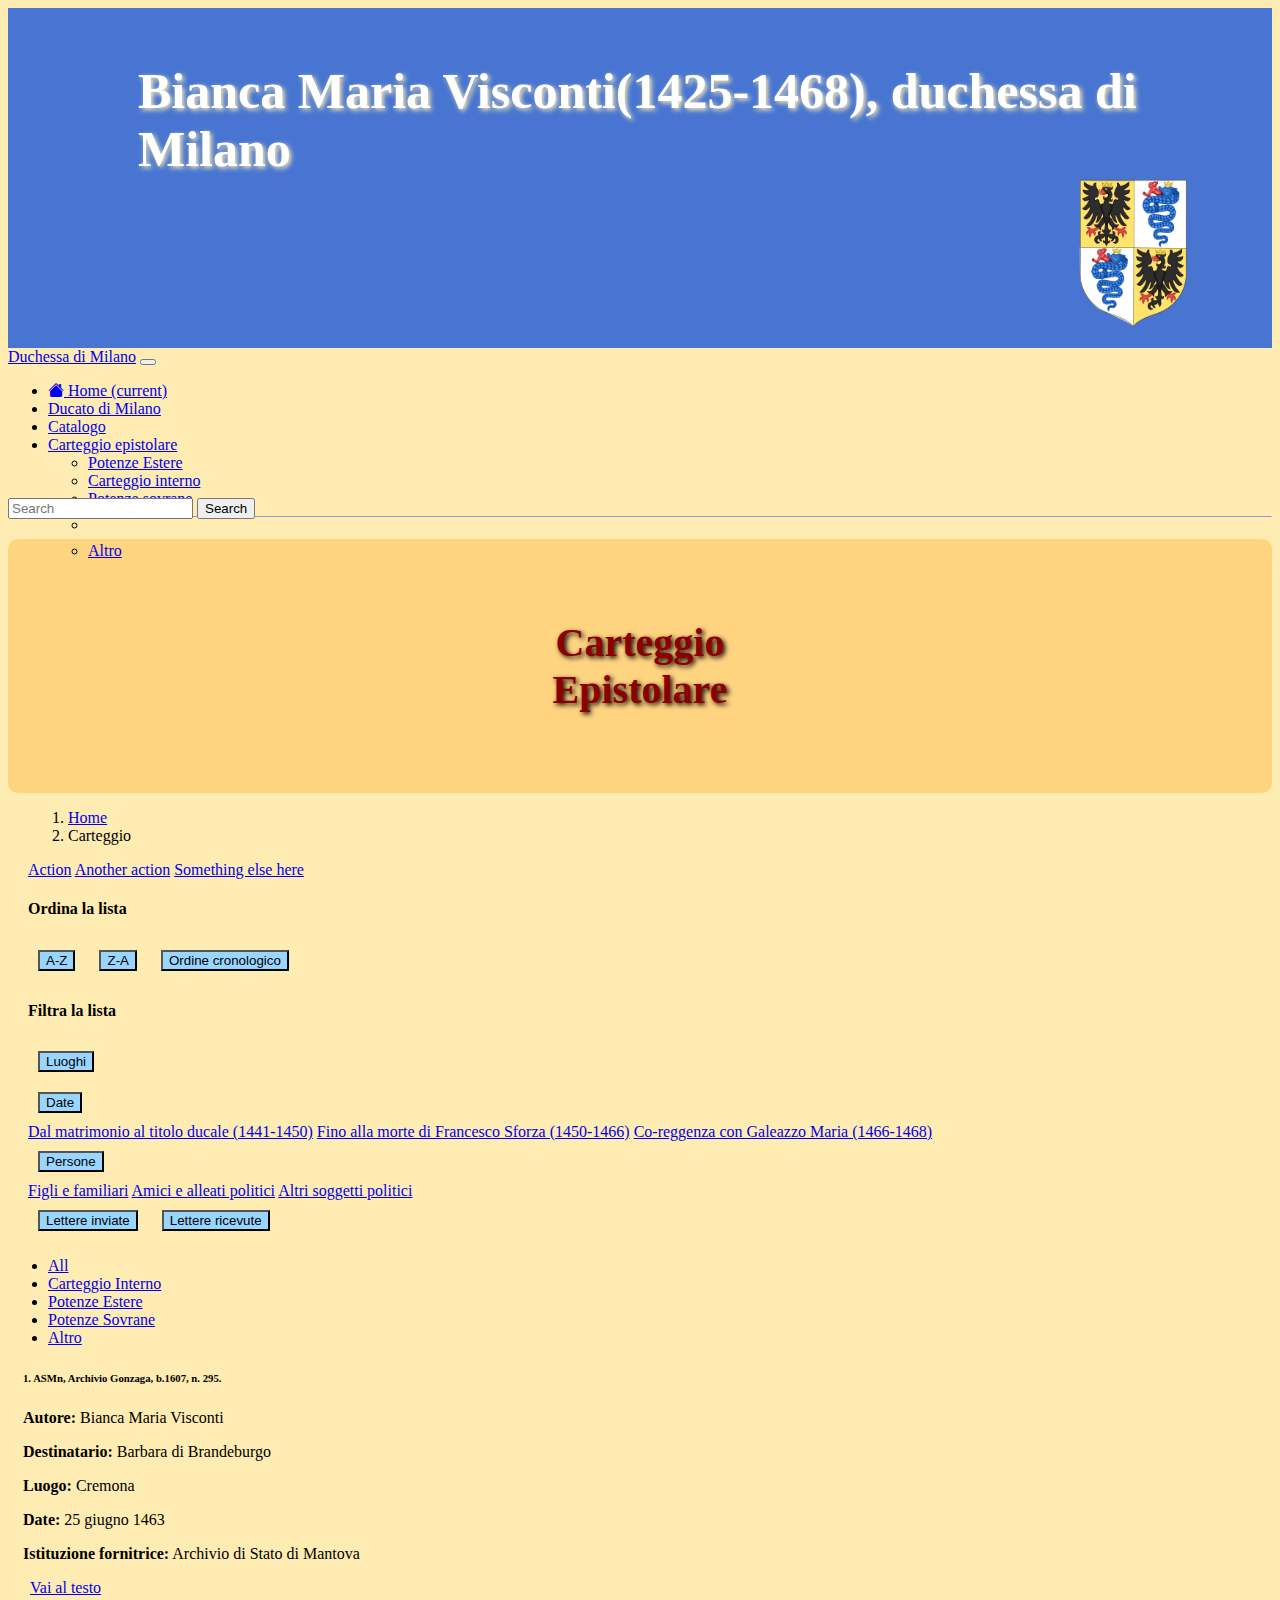
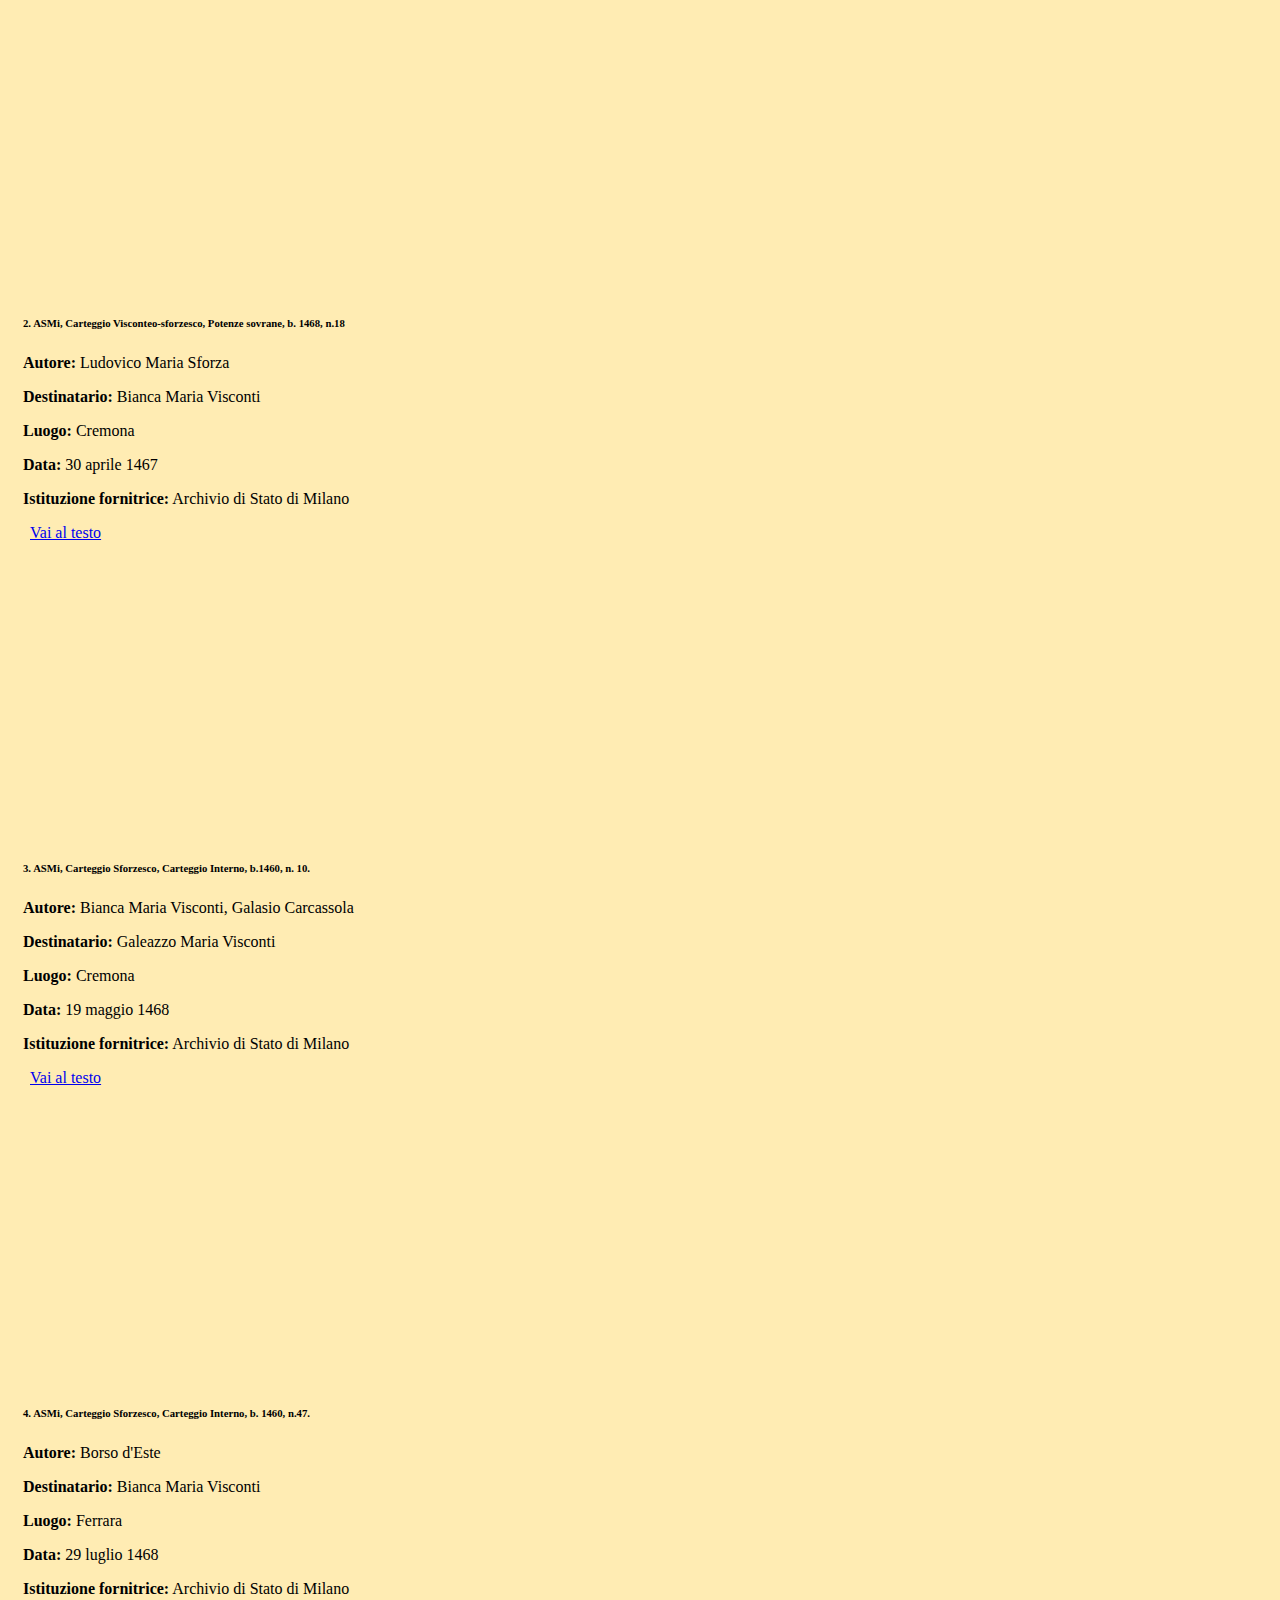
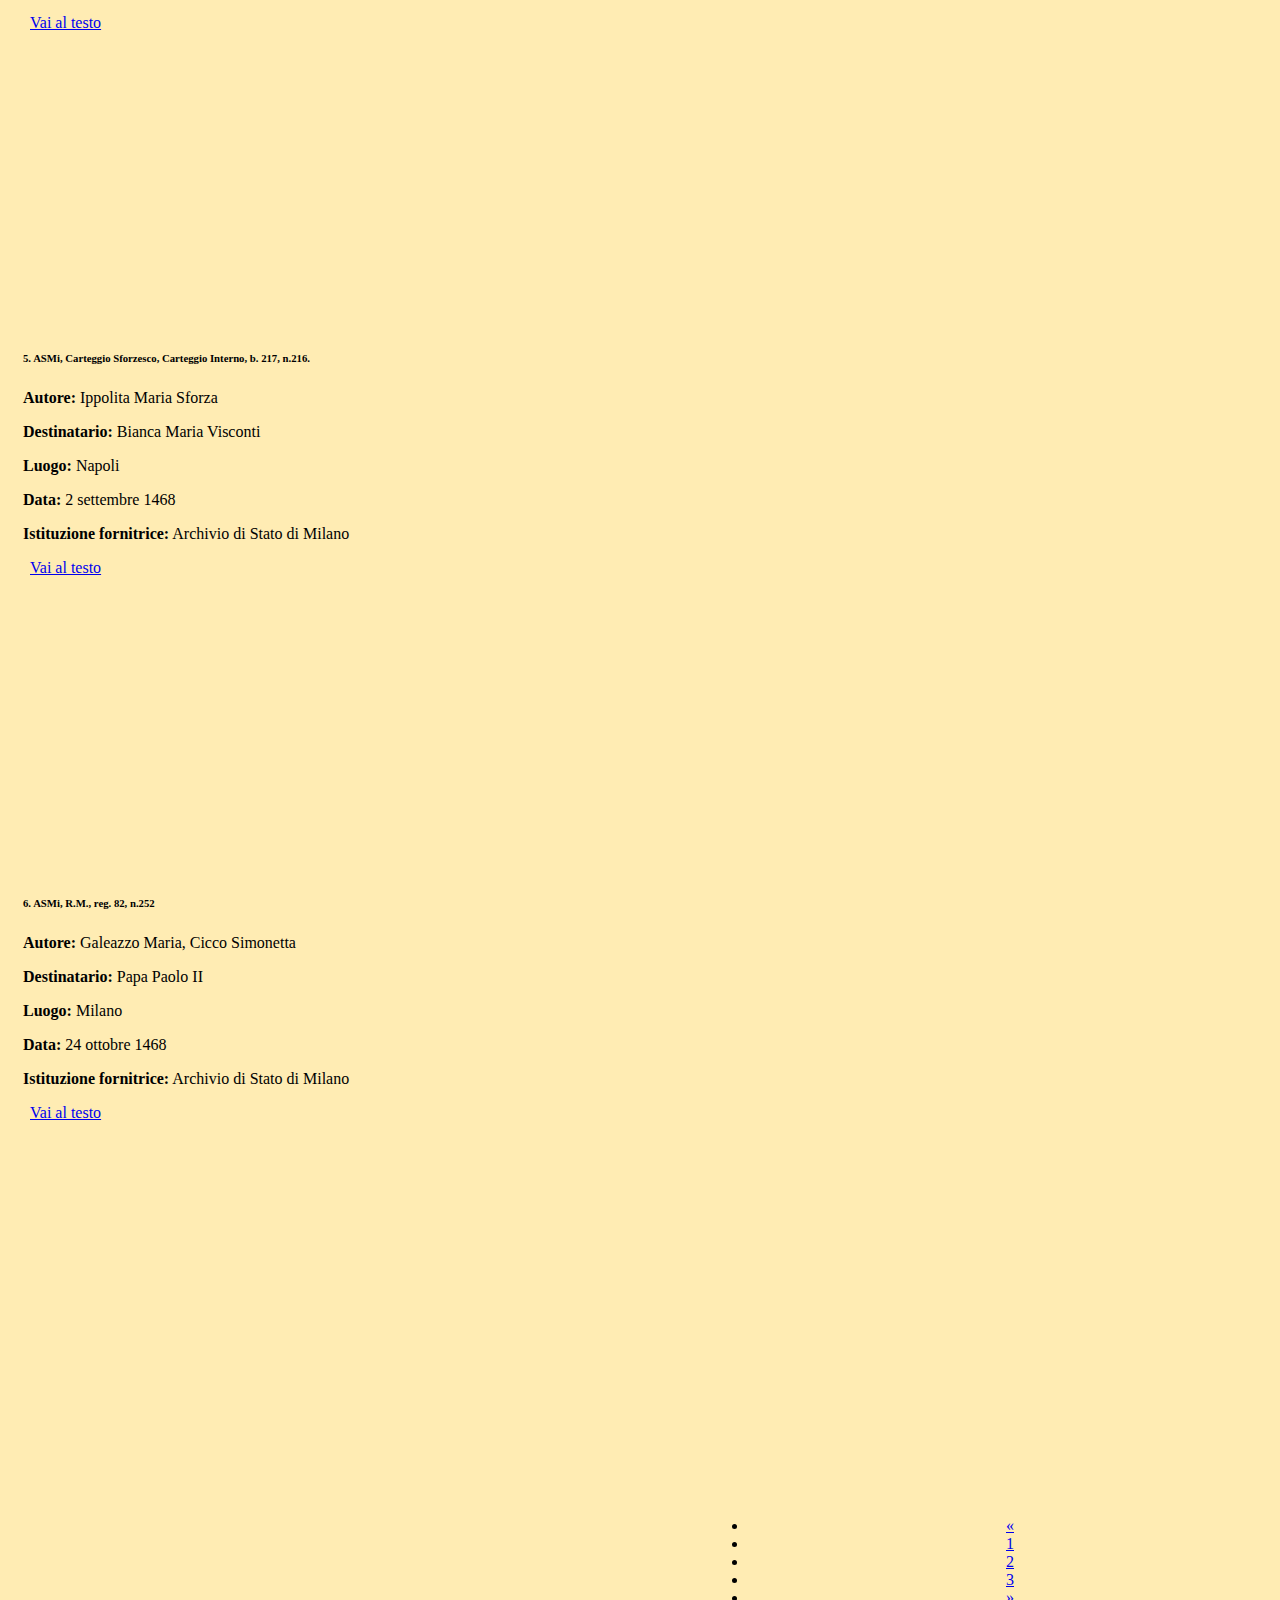
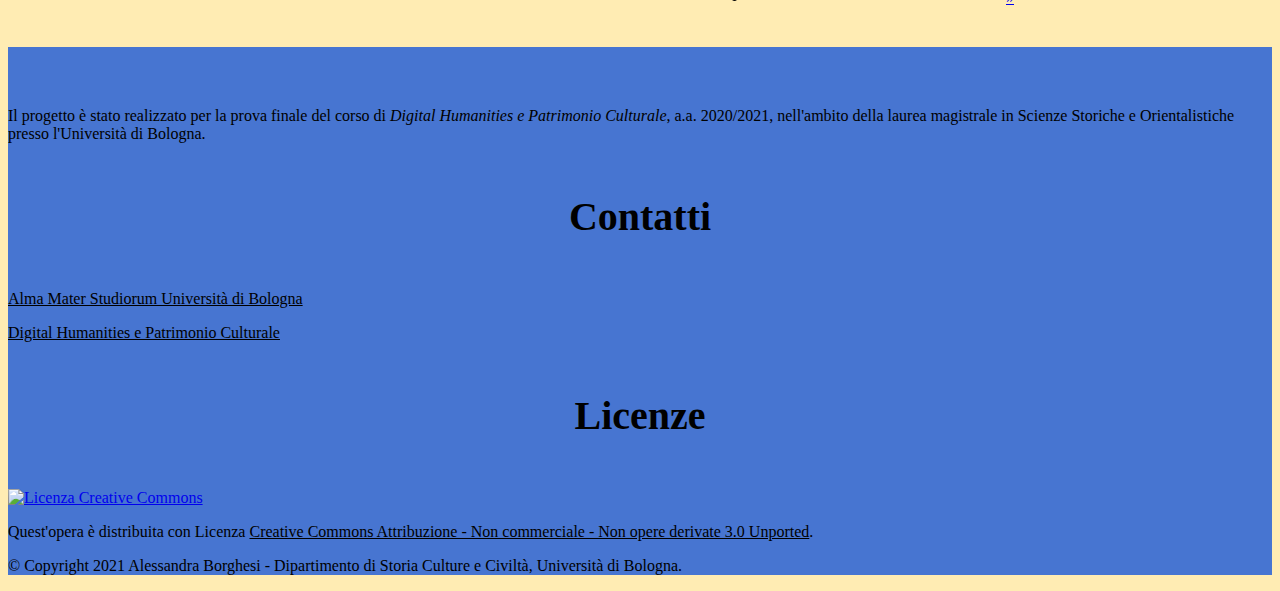
==== carteggio.html @ 2f2ceede "upload file my repository" ====
<!DOCTYPE html>
<html lang="it">
<head>
	<title>Bianca Maria Visconti</title>
		<!--Collegamento CSS Bootstrap-->
	<link rel="stylesheet" href="https://cdn.jsdelivr.net/npm/bootstrap@4.6.0/dist/css/bootstrap.min.css" integrity="sha384-B0vP5xmATw1+K9KRQjQERJvTumQW0nPEzvF6L/Z6nronJ3oUOFUFpCjEUQouq2+l" crossorigin="anonymous">
	<!--Collegamento foglio di stile-->
	<link rel="stylesheet" href="stile.css">
	<link rel="stylesheet" href="https://cdn.jsdelivr.net/npm/bootstrap-icons@1.5.0/font/bootstrap-icons.css">
	<!--Inserire i METADATI-->
	<meta charset="UTF-8"/> <!--dichiaro il set di caratteri-->
	<meta http-equiv="refresh" content="30"> <!--per il refresh ogni 30 secondi-->
	<meta name="viewport" content="width=device-width, initial-scale=1.0"> <!--visualizzazione si adatta al device-->
</head>

<body>

	<header> <!--Inerire il titolo e lo stemma sforza-->
		<div class="container-fluid">
		<h1>Bianca Maria Visconti(1425-1468), duchessa di Milano<img src="immagini/sforza.jpg" alt="Stemma della famiglia Sforza, deriva dalle casate Attendolo e Visconti" id="stemma"/></h1>
	</div>
		
	</header>

<!--Navbar presa da Bootstrap-->
		<nav class="navbar navbar-expand-lg navbar-light bg-light" id="navbar1">
		  <a class="navbar-brand" href="#">Duchessa di Milano</a>
		  <button class="navbar-toggler" type="button" data-toggle="collapse" data-target="#navbarScroll" aria-controls="navbarScroll" aria-expanded="false" aria-label="Toggle navigation">
		    <span class="navbar-toggler-icon"></span>
		  </button>
		  <div class="collapse navbar-collapse" id="navbarScroll">
		    <ul class="navbar-nav mr-auto my-2 my-lg-0 navbar-nav-scroll" style="max-height: 100px;">
		      <li class="nav-item active">
		        <a class="nav-link" href="index.html"><i class="bi bi-house-fill"></i> Home <span class="sr-only">(current)</span></a>
		      </li>
		      <li class="nav-item">
		        <a class="nav-link" href="#">Ducato di Milano</a>
		      </li>
		       <li class="nav-item">
		        <a class="nav-link" href="#" tabindex="-1" aria-disabled="true">Catalogo</a>
		      </li>
		      <li class="nav-item dropdown">
		        <a class="nav-link dropdown-toggle" href="#" id="navbarScrollingDropdown" role="button" data-toggle="dropdown" aria-expanded="false">Carteggio epistolare</a>
		        <ul class="dropdown-menu" aria-labelledby="navbarScrollingDropdown">
		          <li><a class="dropdown-item" href="#">Potenze Estere</a></li>
		          <li><a class="dropdown-item" href="#">Carteggio interno</a></li>
		          <li><a class="dropdown-item" href="#">Potenze sovrane</a></li>
		          <li><hr class="dropdown-divider"></li>
		          <li><a class="dropdown-item" href="#">Altro</a></li>
		        </ul>
		      </li>
		    </ul>
		    <form class="d-flex">
		      <input class="form-control mr-2" type="search" placeholder="Search" aria-label="Search">
		      <button class="btn btn-outline-success" type="submit">Search</button>
		    </form>
		  </div>
		</nav>	

<!--inserisco titolo del catalogo-->
		<div class="container-fluid">
			<div class="row">
				<div class="col-md-12" id="titolocatalogo">
					<h3>Carteggio Epistolare</h3>
				</div>
			</div>
		</div>

		
 
 		<div class="container-fluid"> <!--si chiude a 309-->
			<div class="row"><!--si chiude a 307-->

				<div class="col-md-3"><!-- in questa colonna ci sono semplici div con dei bottoni. Non sono righe di tabelle-->
						<div id="latosx">
						 		<nav aria-label="breadcrumb" id="breadcrumb">
							  <ol class="breadcrumb">
							    <li class="breadcrumb-item"><a href="#">Home</a></li>
							    <li class="breadcrumb-item active" aria-current="page">Carteggio</li>
							  </ol>
							</nav>
								<div class="dropdown"> 
							  		<div class="dropdown-menu" aria-labelledby="dropdownMenuButton">
							    	<a class="dropdown-item" href="#">Action</a>
							    	<a class="dropdown-item" href="#">Another action</a>
							   		<a class="dropdown-item" href="#">Something else here</a>
							  		</div>
								</div>
					      
					      	<div>
					      		<h4>Ordina la lista</h4>
					      		<button type="button" class="btn btn-outline-dark bottoni">A-Z</button>
					      		<button type="button" class="btn btn-outline-dark bottoni">Z-A</button>
					      		<button type="button" class="btn btn-outline-dark bottoni">Ordine cronologico</button>
					     	</div>

					     	<div>
					      		<h4>Filtra la lista</h4>
					      		
					      		
					      		<button type="button" class="btn btn-outline-dark bottoni">Luoghi</button>
								
								<div class="dropdown " id="btndrop">
								  <button class="btn btn-secondary dropdown-toggle bottoni" type="button" id="dropdownMenuButton" data-toggle="dropdown" aria-haspopup="true" aria-expanded="false">
								    Date
								  </button>
								  <div class="dropdown-menu" aria-labelledby="dropdownMenuButton">
								    <a class="dropdown-item" href="#">Dal matrimonio al titolo ducale (1441-1450)</a>
								    <a class="dropdown-item" href="#">Fino alla morte di Francesco Sforza (1450-1466)</a>
								    <a class="dropdown-item" href="#">Co-reggenza con Galeazzo Maria (1466-1468)</a>
								    
								  </div>
								</div>

								

							    	 <div class="dropdown " id="btndrop">
										  <button class="btn btn-secondary dropdown-toggle bottoni" type="button" id="dropdownMenuButton" data-toggle="dropdown" aria-haspopup="true" aria-expanded="false">
										    Persone
										  </button>
										  <div class="dropdown-menu" aria-labelledby="dropdownMenuButton">
										    <a class="dropdown-item" href="#">Figli e familiari</a>
										    <a class="dropdown-item" href="#">Amici e alleati politici</a>
										    <a class="dropdown-item" href="#">Altri soggetti politici</a>
										  </div>
									</div>
								<button type="button" class="btn btn-outline-dark bottoni">Lettere inviate</button>
								<button type="button" class="btn btn-outline-dark bottoni">Lettere ricevute</button>
					    	 
							</div><!-- in questa colonna ci sono semplici div con dei bottoni. Non sono righe di tabelle-->
					</div>
			  	</div> 
 
 				<div class="col-md-9" ><!-- qui la TAB e le card -->
 					
					<ul class="nav nav-tabs" id="tab">
						  <li class="nav-item">
						    <a class="nav-link active" href="#" id="All-tab">All</a>
						  </li>
						  <li class="nav-item">
						    <a class="nav-link" href="#">Carteggio Interno</a>
						  </li>
						  <li class="nav-item">
						    <a class="nav-link" href="#">Potenze Estere</a>
						  </li>
						 
						   <li class="nav-item">
						    <a class="nav-link" href="#">Potenze Sovrane</a>
						  </li>
						   <li class="nav-item">
						    <a class="nav-link" href="#">Altro</a>
						  </li>
						</ul>

						<!-- inserisco 3 card con immagine -->
					    <div class="row">
					    	<div class="col-md-4">
								<div class="card card5">
									
								  <div class="card-body">
								    <h6 class="card-title">1. ASMn, Archivio Gonzaga, b.1607, n. 295.</h6>
								    <p class="card-text">
								    	<p><b>Autore:</b> Bianca Maria Visconti </p>
								    	<p><b>Destinatario:</b> Barbara di Brandeburgo</p>
								    	<p><b>Luogo:</b> Cremona</p>
								   		<p><b>Date:</b> 25 giugno 1463</p>
								   		<p><b>Istituzione fornitrice:</b> Archivio di Stato di Mantova</p>
									</p>
								    
								    <a href="#" class="btn btn-primary btnmeta">Vai al testo</a>
								 </div>
								</div>
							</div>
							

							<div class="col-md-4">
								<div class="card card5">
								  
								  <div class="card-body">
								    <h6 class="card-title">2. ASMi, Carteggio Visconteo-sforzesco, Potenze sovrane, b. 1468, n.18</h6>
								    <p class="card-text">
								
								    	<p><b>Autore:</b> Ludovico Maria Sforza</p>
								    	<p><b>Destinatario:</b> Bianca Maria Visconti</p>
								    	<p><b>Luogo:</b> Cremona</p>
								    	<p><b>Data:</b> 30 aprile 1467</p>
								    	<p><b>Istituzione fornitrice:</b> Archivio di Stato di Milano</p>
								    	
								    </p>
								    
								    <a href="item.html" class="btn btn-primary btnmeta">Vai al testo</a>

								  </div>
								</div>
							</div>	

							<div class="col-md-4" >
								<div class="card card5">
								  <div class="card-body">
								    <h6 class="card-title">3. ASMi, Carteggio Sforzesco, Carteggio Interno, b.1460, n. 10.</h6>
								    <p class="card-text">
								    	<p><b>Autore:</b> Bianca Maria Visconti, Galasio Carcassola </p>
								    	<p><b>Destinatario:</b> Galeazzo Maria Visconti</p>
								    	<p><b>Luogo:</b> Cremona</p>
								    	<p><b>Data:</b> 19 maggio 1468</p>
								    	<p><b>Istituzione fornitrice:</b> Archivio di Stato di Milano </p>	
								    </p>
								    
								     <a href="#" class="btn btn-primary btnmeta">Vai al testo</a>
								  </div>
								</div>
							</div>	

						</div> 
					
			
						
                       	<div class="row">


                    		<div class="col-md-4">
                    			
								<div class="card card5">
									<div class="container">
										
									<div class="card-body">
									    <h6 class="card-title">4. ASMi, Carteggio Sforzesco, Carteggio Interno, b. 1460, n.47.</h6>
									    <p class="card-text">
									    	<p><b>Autore:</b> Borso d'Este</p>
									    	<p><b>Destinatario:</b> Bianca Maria Visconti</p>
									    	<p><b>Luogo:</b> Ferrara</p>
									    	<p><b>Data:</b> 29 luglio 1468</p>
									    	<p><b>Istituzione fornitrice:</b> Archivio di Stato di Milano</p>
									    </p>
									    
									     <a href="#" class="btn btn-primary btnmeta">Vai al testo</a>
									 </div>
									
									</div>
								</div>
							</div>


							<div class="col-md-4">
								
								<div class="card card5">
									
									<div class="container">
										 
									<div class="card-body">
									    <h6 class="card-title">5. ASMi, Carteggio Sforzesco, Carteggio Interno, b. 217, n.216.</h6>
									    <p class="card-text">
									    	<p><b>Autore:</b> Ippolita Maria Sforza</p>
									    	<p><b>Destinatario:</b> Bianca Maria Visconti</p>
									    	<p><b>Luogo:</b> Napoli</p>
									    	<p><b>Data:</b> 2 settembre 1468</p>
									    	<p><b>Istituzione fornitrice:</b> Archivio di Stato di Milano</p>
									    </p>
									    
									     <a href="#" class="btn btn-primary btnmeta">Vai al testo</a>
									 </div>
							 	
							   		</div>
								</div>
							</div>

							<div class="col-md-4">
							
								<div class="card card5">
									
									<div class="container">
										
									<div class="card-body">
									    <h6 class="card-title">6. ASMi, R.M., reg. 82, n.252 </h6>
									    <p class="card-text">
									    	<p><b>Autore:</b> Galeazzo Maria, Cicco Simonetta</p>
									    	<p><b>Destinatario:</b> Papa Paolo II</p>
									    	<p><b>Luogo:</b> Milano</p>
									    	<p><b>Data:</b> 24 ottobre 1468</p>
									    	<p><b>Istituzione fornitrice:</b> Archivio di Stato di Milano</p>
									    </p>
									    
									     <a href="#" class="btn btn-primary btnmeta">Vai al testo</a>
									</div>
									</div>
								</div>
								
							</div>
						</div>	
					</div>
				
                    <div class="row">
						<nav aria-label="Page navigation example" id="pagination">
						  <ul class="pagination">
						    <li class="page-item">
						      <a class="page-link" href="#" aria-label="Previous">
						        <span aria-hidden="true">&laquo;</span>
						      </a>
						    </li>
						    <li class="page-item"><a class="page-link" href="#">1</a></li>
						    <li class="page-item"><a class="page-link" href="#">2</a></li>
						    <li class="page-item"><a class="page-link" href="#">3</a></li>
						    <li class="page-item">
						      <a class="page-link" href="#" aria-label="Next">
						        <span aria-hidden="true">&raquo;</span>
						      </a>
						    </li>
						  </ul>
						</nav>
					</div>
				
			</div>

	</div><!--chiudo il container-->
	
    <footer>
		<div class="info container-fluid p-3">
			<div class="container pt-3">
				<div class="row">
					<div class="col-md-4">
						<h3></h3>
						<p>Il progetto è stato realizzato per la prova finale del corso di <em>Digital Humanities e Patrimonio Culturale</em>, a.a. 2020/2021, nell'ambito della laurea magistrale in Scienze Storiche e Orientalistiche presso l'Università di Bologna.</p>
					</div>
					<div class="col-md-4">
						<h3>Contatti</h3>
						<p><a href="https://www.unibo.it/it" target="_blank" class="link">Alma Mater Studiorum Università di Bologna</a></p>
						<p><a href="https://www.unibo.it/it/didattica/insegnamenti/insegnamento/2020/423307" target="_blank" class="link">Digital Humanities e Patrimonio Culturale</a></p>
					</div>
					<div class="col-md-4">
						<h3>Licenze</h3>
						<a rel="license" href="http://creativecommons.org/licenses/by-nc-nd/3.0/"><img alt="Licenza Creative Commons" style="border-width:0" src="https://i.creativecommons.org/l/by-nc-nd/3.0/88x31.png"></a>
						<br>
						<p class="mt-3">Quest'opera è distribuita con Licenza <a rel="license" href="http://creativecommons.org/licenses/by-nc-nd/3.0/" class="link">Creative Commons Attribuzione - Non commerciale - Non opere derivate 3.0 Unported</a>.</p>
					</div>
				</div>
				
			</div>
		</div>
		<div class="container-fluid bg-light">
            <p class="text-center text-dark mb-0 p-2">&copy; Copyright 2021 Alessandra Borghesi - Dipartimento di Storia Culture e Civiltà, Università di Bologna.</p>
        </div>
	</footer>		







	<!--Collegamento JS di Bootstrap-->
<script src="https://code.jquery.com/jquery-3.5.1.slim.min.js" integrity="sha384-DfXdz2htPH0lsSSs5nCTpuj/zy4C+OGpamoFVy38MVBnE+IbbVYUew+OrCXaRkfj" crossorigin="anonymous"></script>
<script src="https://cdn.jsdelivr.net/npm/bootstrap@4.6.0/dist/js/bootstrap.bundle.min.js" integrity="sha384-Piv4xVNRyMGpqkS2by6br4gNJ7DXjqk09RmUpJ8jgGtD7zP9yug3goQfGII0yAns" crossorigin="anonymous"></script>
<script src="https://cdn.jsdelivr.net/npm/bootstrap@4.6.0/dist/js/bootstrap.bundle.min.js" integrity="sha384-Piv4xVNRyMGpqkS2by6br4gNJ7DXjqk09RmUpJ8jgGtD7zP9yug3goQfGII0yAns" crossorigin="anonymous"></script>
<script src="https://code.jquery.com/jquery-3.6.0.slim.min.js" integrity="sha256-u7e5khyithlIdTpu22PHhENmPcRdFiHRjhAuHcs05RI=" crossorigin="anonymous"></script>
</body>

</html>
---- stile.css ----
#All-tab {
	background-color: #ffecb3;
}

body {
	background-color: #ffecb3 ;
	
}

.bottoni {
	color:black;
	background-color:#99d6ff;
	margin:10px;
}

.breadcrumb {
	 background-color: #ffecb3 !important;

}
#btncarosello {
 	background-color:#99d6ff; 
 }

 .btnmeta {
	margin:7px;
}

.btnmetadati {
	margin: 70px;
}

 #btnordina {
	background-color: #99d6ff;
}

.card1 {
	background-color: white;
	margin: 20px;
	border-style: solid;
	border-color: #4775d1;
	border-width: 5px;
} /*card nell'index*/

.card2 {
	margin: 10px;
	width: 630px;
	height: 304px;
} /* card persone nella pagina dell'item*/

.card3 {
	margin-top: 15px;
	height: 700px
	width:470px;
	font-size: 18px;
	line-height: 15px;
	background-color: #ffffff;
}

.card7 {
	margin: 10px;
	width: 323px;
	height: 550px;
	font-size: 18px;
	line-height: 15px;

}

.card4 {
	margin:15px;
	padding: 10px;
	max-height: 500px
	width:500px;
	line-height: 15px;
}

.card5 {
	height: 520px;
	max-width: 500px;
	margin:15px;
}

#card5 {
	margin:30px;
}

.card6 {
	margin: 20px;
	padding: 10px;
	border-radius: 10px;
	font-size: 20px;
}

#carosello {
    background-color: rgba(26, 26, 26, .7);
    left: 0;
    right: 0;
    width: 100%;
}

#carousel {
	padding:30px;
}

#esploracataloghi {
	margin: 70px;
}

footer {
	background-color: #4775d1;
	margin-top: 20px;
}

h1 {
	font-family: papyrus;
	font-size: 50px;
	font-weight: bold;
	margin-left:100px;
	text-shadow: 2px 2px 5px #ffecb3;
	color: white;

}


/*
h1 #stemma {
	margin-right: 30px;
	margin-left: 100px;
	text-align: center;
	
}*/

h2, h3, h4, h5, p {
	font-family: Garamond;
}


h3 {
	font-weight: bold;
	font-size:40px;
	text-align: center;
	padding:10px;

}

h4 {
	font-weight: bold;

} /*titolo lettera*/

h5 {
	font-weight: bold;
	font-family: Garamond;
	font-size: 40px;
	color: #4775d1;

}

header {
	background-color: #4775d1;
	padding-top:20px ;
	padding-bottom: 20px;
	padding-left: 30px;
	padding-right: 30px;
	height: 300px;
}



#headercarteggio {
	height: 240px;
	padding: 20px;
}

.iclettera {
	font-size: 150px;
	padding:30px;
}

.imgcard2 {
	height: 300px;
	width:220px;
}

#latosx {
	margin:10px;
	margin-left:20px;
}

.link {
	color:black;
}

#lettera {
	font-size: 20px;
	line-height: 25px;
}

#lunetta {
	margin-bottom: 60px;
}

.navbar {
	margin-bottom: 20px;

}

#pagination {
	margin-left: 700px;
	margin-top: 100px;
	text-align: center;
}

#ritratto1 {
	height: 240px;
	width: 150px;
}

#ritratto2 {
	width: 325px;
	height: 250px;
}

#scopridipiù {
	background-color: #ffd480;
	margin: 20px;
	border-radius: 10px;
}

.tab {
	background-color: #ffecb3;
}

#testolettera {
	background-color: white;
	
	padding: 20px;
}

.titolocard2 {
	font-size: 20px;
}

#titolocatalogo {
	padding-top:30px;
	padding-bottom: 30px;
	padding-right: 500px;
	padding-left: 500px;
	background-color: #ffd480;
	border-radius: 10px; 
	text-shadow: 2px 2px 5px black;
	color: darkred;
	margin-bottom: 15px;
} /* titolo catalogo e carteggio*/

#titoloitem {
	background-color: #ffd480;
	text-shadow: 2px 2px 5px yellow;

}

#tragedia {
	width: 320px;
	height: 250px;
}

#stemma {
	width: 110px;
	height: 150px;
	margin-left: 940px;

}

#stemmacarteggio {
	width: 110px;
	height: 150px;
	margin-left: 940px;
	margin-top: 0px;

}
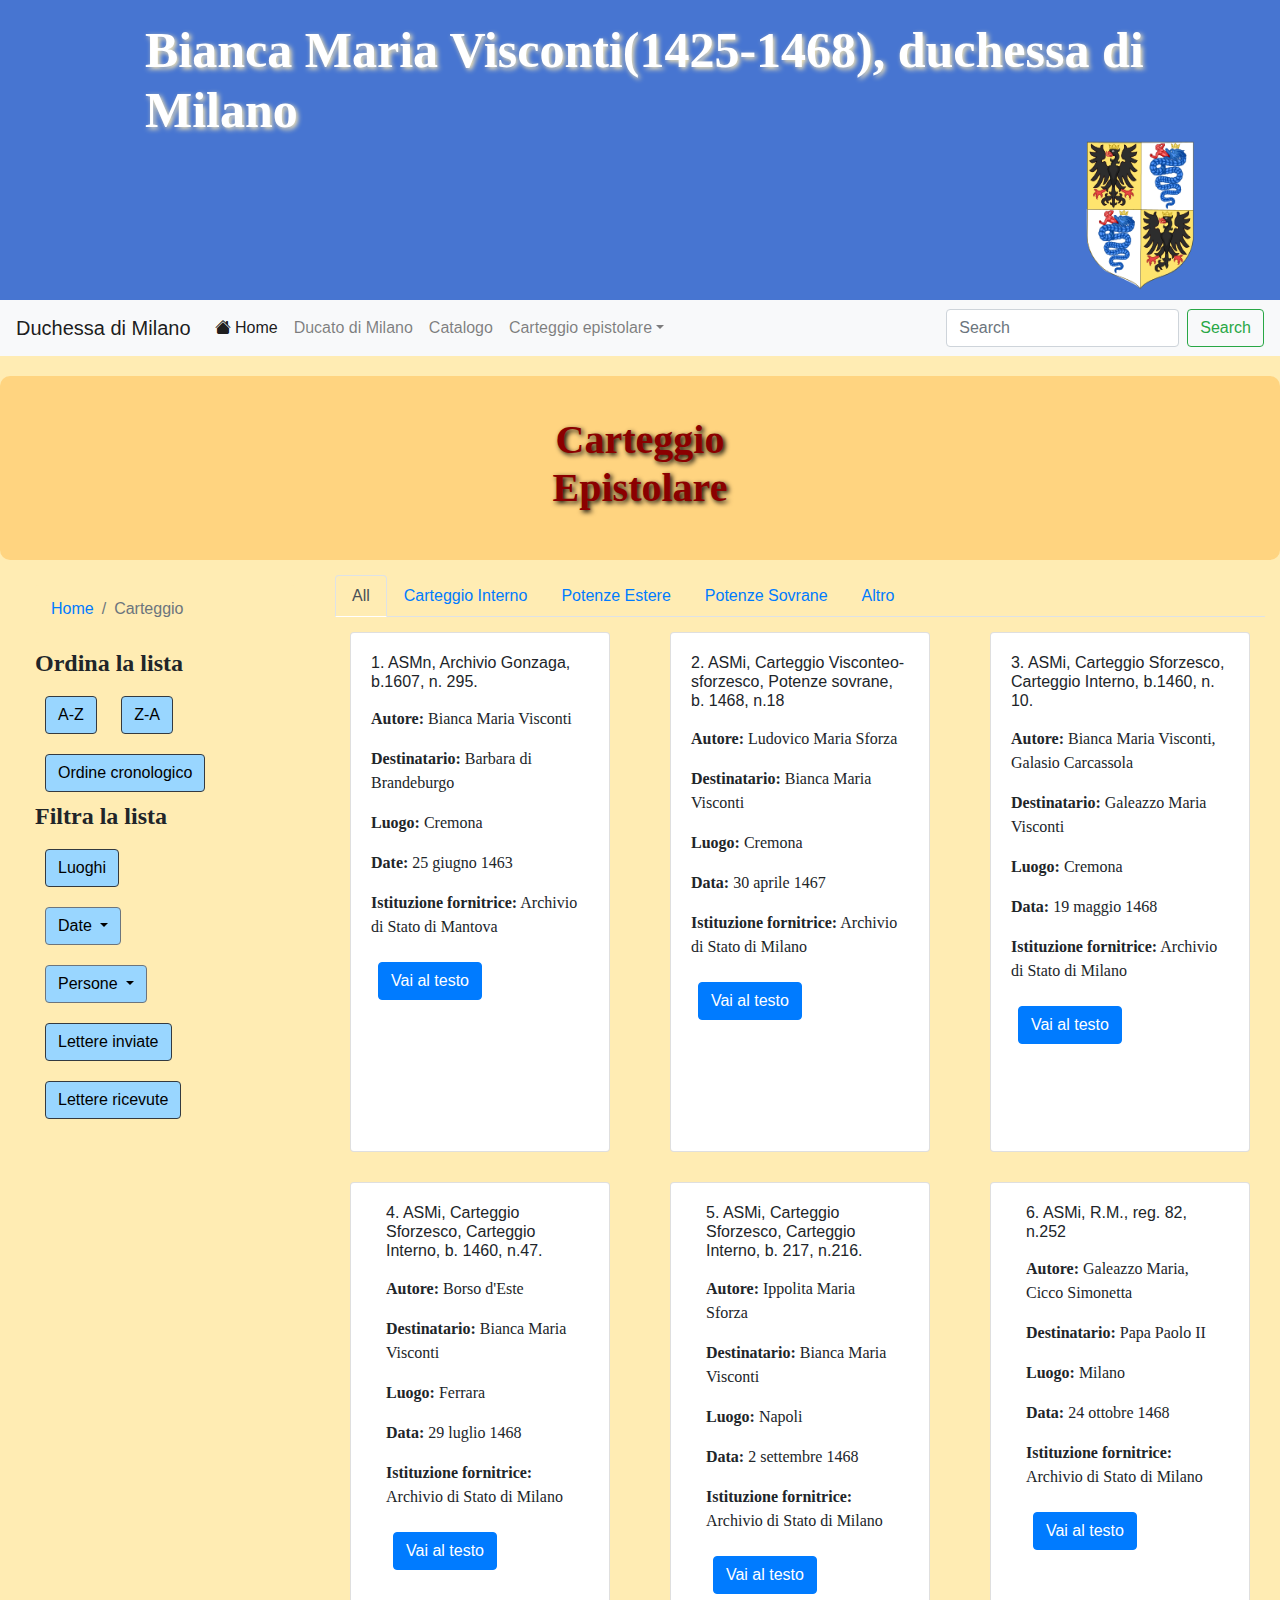
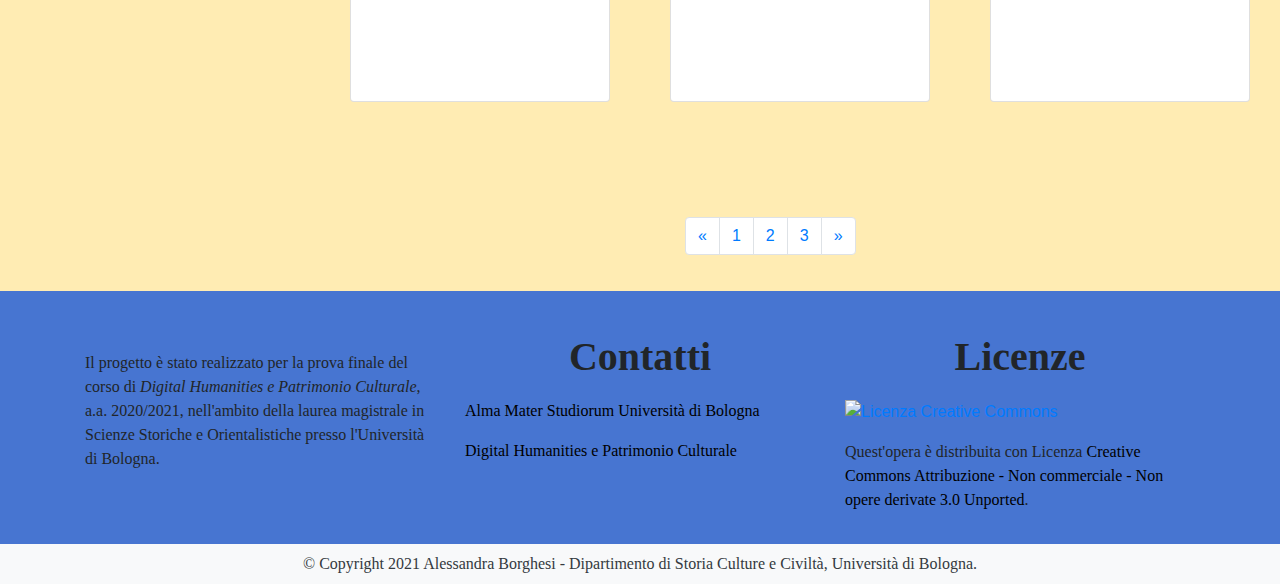
==== commit 62acea82: "Update carteggio.html" ====
--- a/carteggio.html
+++ b/carteggio.html
@@ -3,7 +3,7 @@
 <head>
 	<title>Bianca Maria Visconti</title>
 		<!--Collegamento CSS Bootstrap-->
-	<link rel="stylesheet" href="https://cdn.jsdelivr.net/npm/bootstrap@4.6.0/dist/css/bootstrap.min.css" integrity="sha384-B0vP5xmATw1+K9KRQjQERJvTumQW0nPEzvF6L/Z6nronJ3oUOFUFpCjEUQouq2+l" crossorigin="anonymous">
+	<link rel="stylesheet"  type="text/css" href="bootstrap/css/bootstrap.min.css">
 	<!--Collegamento foglio di stile-->
 	<link rel="stylesheet" href="stile.css">
 	<link rel="stylesheet" href="https://cdn.jsdelivr.net/npm/bootstrap-icons@1.5.0/font/bootstrap-icons.css">
@@ -354,4 +354,4 @@
 <script src="https://code.jquery.com/jquery-3.6.0.slim.min.js" integrity="sha256-u7e5khyithlIdTpu22PHhENmPcRdFiHRjhAuHcs05RI=" crossorigin="anonymous"></script>
 </body>
 
-</html>+</html>
